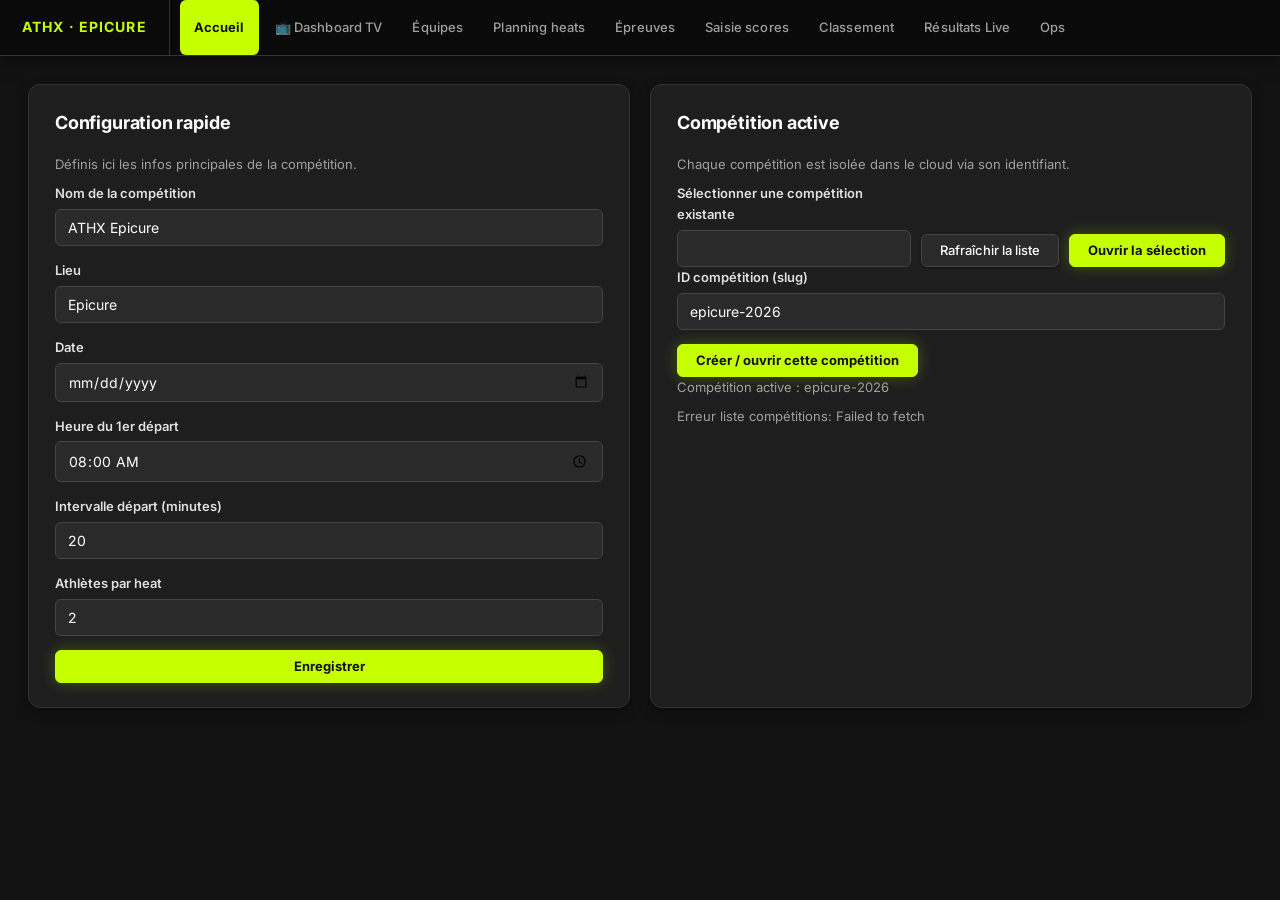
==== index.html @ 096d3454 "Initial commit" ====
﻿<!doctype html>
<html lang="fr">
  <head>
    <meta charset="UTF-8" />
    <meta name="viewport" content="width=device-width, initial-scale=1.0" />
    <title>ATHX Epicure - Gestion compétition</title>
    <link rel="stylesheet" href="./assets/css/styles.css" />
  </head>
  <body>
    <header><h1>ATHX · Epicure</h1><nav class="menu">
        <a class="active" href="./index.html">Accueil</a>
        <a href="./tv.html" target="_blank" rel="noopener noreferrer">📺 Dashboard TV</a>
        <a href="./equipes.html">Équipes</a>
        <a href="./planning.html">Planning heats</a>
        <a href="./epreuves.html">Épreuves</a>
        <a href="./scores.html">Saisie scores</a>
        <a href="./classement.html">Classement</a>
        <a href="./resultats.html">Résultats Live</a>
        <a href="./ops.html">Ops</a>
      </nav>
    </header>

    <main class="grid grid-2">
      <section class="card">
        <h2>Configuration rapide</h2>
        <p class="muted">
          Définis ici les infos principales de la compétition.
        </p>
        <form id="config-form">
          <label>Nom de la compétition <input id="name" required /></label>
          <label>Lieu <input id="location" /></label>
          <label>Date <input id="date" type="date" /></label>
          <label>Heure du 1er départ <input id="start-time" type="time" value="08:00" /></label>
          <label>Intervalle départ (minutes) <input id="interval" type="number" min="1" value="20" /></label>
          <label>Athlètes par heat <input id="athletes-per-heat" type="number" min="1" value="2" /></label>
          <button class="primary" type="submit">Enregistrer</button>
        </form>
      </section>

      <section class="card">
        <h2>Compétition active</h2>
        <p class="muted">Chaque compétition est isolée dans le cloud via son identifiant.</p>
        <div class="row">
          <label>
            Sélectionner une compétition existante
            <select id="competition-select"></select>
          </label>
          <button id="competition-refresh" type="button">Rafraîchir la liste</button>
          <button id="competition-open-selected" type="button" class="primary">Ouvrir la sélection</button>
        </div>
        <form id="competition-form">
          <label>ID compétition (slug) <input id="competition-ref" placeholder="ex: epicure-2026" /></label>
          <div class="row">
            <button class="primary" type="submit">Créer / ouvrir cette compétition</button>
          </div>
        </form>
        <p id="competition-current" class="muted"></p>
        <p id="competition-list-status" class="muted"></p>
      </section>

    </main>

    <script src="./assets/js/data.js"></script>
    <script>
      const form = document.querySelector("#config-form");
      const nameInput = document.querySelector("#name");
      const locationInput = document.querySelector("#location");
      const dateInput = document.querySelector("#date");
      const startTimeInput = document.querySelector("#start-time");
      const intervalInput = document.querySelector("#interval");
      const perHeatInput = document.querySelector("#athletes-per-heat");
      const competitionForm = document.querySelector("#competition-form");
      const competitionRefInput = document.querySelector("#competition-ref");
      const competitionCurrent = document.querySelector("#competition-current");
      const competitionSelect = document.querySelector("#competition-select");
      const competitionRefreshBtn = document.querySelector("#competition-refresh");
      const competitionOpenSelectedBtn = document.querySelector("#competition-open-selected");
      const competitionListStatus = document.querySelector("#competition-list-status");

      function refresh() {
        const state = AthxStore.loadState();
        nameInput.value = state.config.competitionName || "";
        locationInput.value = state.config.location || "";
        dateInput.value = state.config.date || "";
        startTimeInput.value = state.config.startTime || "08:00";
        intervalInput.value = Number(state.config.heatIntervalMinutes || 20);
        perHeatInput.value = Number(state.config.athletesPerHeat || 2);
        const activeRef = AthxStore.getRemoteConfig().projectRef;
        competitionRefInput.value = activeRef;
        competitionCurrent.textContent = `Compétition active : ${activeRef}`;
      }

      function goToCompetition(ref) {
        const safe = AthxStore.sanitizeCompetitionRef(ref);
        const target = AthxStore.buildCompetitionUrl(safe, false);
        window.location.href = target;
      }

      async function refreshCompetitionList() {
        try {
          competitionListStatus.textContent = "Chargement des compétitions...";
          const items = await AthxStore.listCompetitions();
          const active = AthxStore.getRemoteConfig().projectRef;
          const allIds = Array.from(new Set([active, ...items.map((x) => x.id).filter(Boolean)]));
          competitionSelect.innerHTML = allIds
            .map((id) => {
              const row = items.find((x) => x.id === id);
              const dt = row?.updatedAt ? ` (maj ${new Date(row.updatedAt).toLocaleString()})` : "";
              const selected = id === active ? "selected" : "";
              return `<option value="${id}" ${selected}>${id}${dt}</option>`;
            })
            .join("");
          competitionListStatus.textContent = `${allIds.length} compétition(s) disponible(s).`;
        } catch (err) {
          competitionListStatus.textContent = `Erreur liste compétitions: ${err.message || err}`;
        }
      }

      form.addEventListener("submit", async (e) => {
        e.preventDefault();
        const state = AthxStore.loadState();
        state.config.competitionName = nameInput.value.trim();
        state.config.location = locationInput.value.trim();
        state.config.date = dateInput.value;
        state.config.startTime = startTimeInput.value || "08:00";
        state.config.heatIntervalMinutes = Number(intervalInput.value || 20);
        state.config.athletesPerHeat = Number(perHeatInput.value || 2);
        AthxStore.saveState(state);
        try {
          await AthxStore.pushRemote(state);
        } catch (err) {
          console.error("Erreur de sauvegarde cloud immédiate", err);
          alert(`Configuration enregistrée localement en mémoire, mais échec cloud: ${err.message || err}`);
        }
        refresh();
      });

      competitionForm.addEventListener("submit", (e) => {
        e.preventDefault();
        goToCompetition(competitionRefInput.value);
      });

      competitionRefreshBtn.addEventListener("click", () => {
        refreshCompetitionList();
      });

      competitionOpenSelectedBtn.addEventListener("click", () => {
        if (!competitionSelect.value) return;
        goToCompetition(competitionSelect.value);
      });

      async function bootstrapCloud() {
        try {
          await AthxStore.whenCloudReady();
        } catch (_) {}
        refresh();
        refreshCompetitionList();
      }

      bootstrapCloud();
    </script>
  </body>
</html>
---- assets/css/styles.css ----
@import url("https://fonts.googleapis.com/css2?family=Inter:opsz,wght@14..32,400;14..32,500;14..32,600;14..32,700&family=JetBrains+Mono:wght@400;500;600&display=swap");

:root {
  --bg:        #121212;
  --surface:   #1E1E1E;
  --card:      #1E1E1E;
  --card-2:    #252525;
  --raised:    #2A2A2A;

  --border:    #333333;
  --border-md: #444444;
  --border-lg: #555555;

  --text:      #FFFFFF;
  --text-2:    #E0E0E0;
  --muted:     #A0A0A0;
  --faint:     #666666;

  --accent:        #C6FF00;
  --accent-light:  #D4FF33;
  --accent-pale:   rgba(198,255,0,.08);
  --accent-bg:     rgba(198,255,0,.1);
  --accent-border: rgba(198,255,0,.35);
  --accent-dark:   #121212;

  --danger:        #FF4444;
  --danger-bg:     rgba(255,68,68,.1);
  --danger-border: rgba(255,68,68,.35);

  --ok:        #00E676;
  --ok-bg:     rgba(0,230,118,.1);
  --ok-border: rgba(0,230,118,.35);

  --warn:      #FFAB00;

  --sans: "Inter", system-ui, -apple-system, sans-serif;
  --mono: "JetBrains Mono", ui-monospace, monospace;

  --radius-xs: 4px;
  --radius-sm: 6px;
  --radius:    8px;
  --radius-lg: 12px;

  --shadow-sm: 0 1px 3px rgba(0,0,0,.4);
  --shadow:    0 4px 12px rgba(0,0,0,.4);
  --shadow-lg: 0 16px 40px rgba(0,0,0,.6);

  /* legacy alias */
  --gold: #C6FF00;
}

*, *::before, *::after { box-sizing: border-box; margin: 0; padding: 0; }
html { font-size: 15px; }

body {
  font-family: var(--sans);
  background: var(--bg);
  color: var(--text);
  line-height: 1.6;
  min-height: 100vh;
  -webkit-font-smoothing: antialiased;
}

/* ── Header ──────────────────────────────────────────────────────── */
header {
  display: flex;
  align-items: center;
  height: 56px;
  background: #0A0A0A;
  border-bottom: 1px solid var(--border);
  position: sticky;
  top: 0;
  z-index: 200;
  box-shadow: 0 2px 16px rgba(0,0,0,.6);
}

header h1 {
  font-size: 14px;
  font-weight: 700;
  font-style: normal;
  letter-spacing: .08em;
  text-transform: uppercase;
  color: var(--accent);
  white-space: nowrap;
  padding: 0 22px;
  border-right: 1px solid var(--border);
  height: 100%;
  display: flex;
  align-items: center;
  margin: 0;
  flex-shrink: 0;
}

nav.menu {
  display: flex;
  align-items: stretch;
  height: 100%;
  padding: 0 10px;
  gap: 2px;
  overflow-x: auto;
}

nav.menu a {
  display: inline-flex;
  align-items: center;
  padding: 0 14px;
  border-radius: 6px;
  border: none;
  background: none;
  color: var(--muted);
  font-size: 13px;
  font-weight: 500;
  text-decoration: none;
  transition: color .15s, background .15s;
  white-space: nowrap;
  cursor: pointer;
  letter-spacing: .01em;
}
nav.menu a:hover {
  color: var(--text);
  background: var(--raised);
}
nav.menu a.active {
  color: var(--accent-dark);
  background: var(--accent);
  font-weight: 700;
}

/* ── Layout ──────────────────────────────────────────────────────── */
main {
  max-width: 1440px;
  margin: 0 auto;
  padding: 28px 28px 72px;
}

.grid   { display: grid; gap: 20px; }
.grid-2 { grid-template-columns: repeat(auto-fit, minmax(340px, 1fr)); }

/* ── Cards ───────────────────────────────────────────────────────── */
.card {
  background: var(--card);
  border: 1px solid var(--border);
  border-radius: var(--radius-lg);
  padding: 24px 26px;
  box-shadow: var(--shadow);
}

/* ── Typo ────────────────────────────────────────────────────────── */
h1, h2, h3, h4 {
  font-weight: 700;
  font-style: normal;
  letter-spacing: -.01em;
  color: var(--text);
  margin-bottom: 16px;
}
h2 { font-size: 18px; }
h3 { font-size: 15px; margin-bottom: 10px; }

p { font-size: 14px; color: var(--text-2); line-height: 1.65; margin-bottom: 8px; }
p:last-child { margin-bottom: 0; }
.muted { color: var(--muted); font-size: 13px; }
strong, b { color: var(--text); font-weight: 600; }

/* ── Buttons ─────────────────────────────────────────────────────── */
button {
  display: inline-flex;
  align-items: center;
  justify-content: center;
  gap: 6px;
  padding: 9px 18px;
  border-radius: var(--radius-sm);
  border: 1px solid var(--border-md);
  background: var(--raised);
  color: var(--text);
  font-family: var(--sans);
  font-size: 13px;
  font-weight: 500;
  cursor: pointer;
  transition: all .15s;
  white-space: nowrap;
  line-height: 1;
  box-shadow: var(--shadow-sm);
}
button:hover {
  background: var(--card-2);
  border-color: var(--border-lg);
  color: var(--text);
}
button:active { transform: translateY(1px); box-shadow: none; }

button.primary {
  background: var(--accent);
  border-color: var(--accent);
  color: #121212;
  font-weight: 700;
  box-shadow: 0 0 16px rgba(198,255,0,.25);
}
button.primary:hover {
  background: var(--accent-light);
  border-color: var(--accent-light);
  box-shadow: 0 0 24px rgba(198,255,0,.35);
}

button.danger {
  background: var(--danger-bg);
  border-color: var(--danger-border);
  color: var(--danger);
  box-shadow: none;
}
button.danger:hover {
  background: rgba(255,68,68,.18);
  border-color: var(--danger);
}

button.success {
  background: var(--ok-bg);
  border-color: var(--ok-border);
  color: var(--ok);
  box-shadow: none;
}

/* ── Forms ───────────────────────────────────────────────────────── */
form { display: grid; gap: 14px; }

label {
  display: flex;
  flex-direction: column;
  gap: 5px;
  font-size: 13px;
  font-weight: 600;
  color: var(--text-2);
}

input, select, textarea {
  width: 100%;
  padding: 9px 12px;
  background: var(--raised);
  border: 1.5px solid var(--border-md);
  border-radius: var(--radius-sm);
  color: var(--text);
  font-family: var(--sans);
  font-size: 14px;
  transition: border-color .15s, box-shadow .15s;
  -webkit-appearance: none;
}
input:focus, select:focus, textarea:focus {
  outline: none;
  border-color: var(--accent);
  box-shadow: 0 0 0 3px rgba(198,255,0,.12);
}
input::placeholder, textarea::placeholder { color: var(--faint); }
select { cursor: pointer; }
textarea { resize: vertical; min-height: 80px; }

.row {
  display: flex;
  gap: 10px;
  flex-wrap: wrap;
  align-items: flex-end;
}
.row > *      { flex: 1; min-width: 130px; }
.row > button { flex: 0 0 auto; }
.row > label  { min-width: 130px; }

/* ── Tables ──────────────────────────────────────────────────────── */
table { width: 100%; border-collapse: collapse; font-size: 14px; }

thead { border-bottom: 2px solid var(--border-md); }

th {
  padding: 11px 14px;
  text-align: left;
  font-size: 11px;
  font-weight: 700;
  text-transform: uppercase;
  letter-spacing: .08em;
  color: var(--muted);
  font-family: var(--mono);
  white-space: nowrap;
  background: var(--raised);
}

td {
  padding: 12px 14px;
  border-bottom: 1px solid var(--border);
  vertical-align: middle;
  font-size: 14px;
  color: var(--text);
}

tbody tr:last-child td { border-bottom: none; }
tbody tr:hover td { background: var(--card-2); }

/* ── Sheet table (inline éditable) ──────────────────────────────── */
table.sheet { font-size: 14px; table-layout: fixed; }

table.sheet thead { border-bottom: 2px solid var(--border-md); }

table.sheet th {
  background: var(--raised);
  padding: 9px 10px;
  font-size: 11px;
  font-weight: 700;
  letter-spacing: .07em;
  color: var(--muted);
}

table.sheet td {
  padding: 0;
  height: 44px;
  border-bottom: 1px solid var(--border);
  border-right: 1px solid var(--border);
  vertical-align: middle;
  cursor: pointer;
  color: var(--text);
}
table.sheet td:hover { background: var(--card-2); }
table.sheet tbody tr:hover td { background: var(--card-2); }

table.sheet td.active {
  background: var(--accent-pale) !important;
  outline: 2px solid var(--accent);
  outline-offset: -2px;
  z-index: 2;
  position: relative;
}

table.sheet td .cell-text {
  display: block;
  padding: 0 10px;
  line-height: 44px;
  white-space: nowrap;
  overflow: hidden;
  text-overflow: ellipsis;
  color: var(--text);
}

table.sheet td .cell-input,
table.sheet td .cell-select {
  display: none;
  width: calc(100% - 12px);
  margin: 0 6px;
  background: var(--surface);
  border: 1.5px solid var(--accent);
  border-radius: 4px;
  color: var(--text);
  font-family: var(--sans);
  font-size: 13px;
  padding: 5px 8px;
  box-shadow: 0 0 0 3px rgba(198,255,0,.1);
}
table.sheet td.active .cell-input,
table.sheet td.active .cell-select { display: inline-block; }
table.sheet td.active .cell-text   { display: none; }

/* ── Pill badge ──────────────────────────────────────────────────── */
.pill {
  display: inline-flex;
  align-items: center;
  gap: 4px;
  padding: 3px 10px;
  border-radius: 20px;
  border: 1px solid var(--accent-border);
  background: var(--accent-bg);
  color: var(--accent);
  font-size: 11px;
  font-weight: 700;
  font-family: var(--mono);
  letter-spacing: .04em;
  text-transform: uppercase;
}

.sheet-status {
  font-family: var(--mono);
  font-size: 11px;
  color: var(--muted);
  padding: 6px 2px 0;
  min-height: 20px;
}

::-webkit-scrollbar            { width: 6px; height: 6px; }
::-webkit-scrollbar-track      { background: var(--bg); }
::-webkit-scrollbar-thumb      { background: var(--border-md); border-radius: 3px; }
::-webkit-scrollbar-thumb:hover{ background: var(--border-lg); }
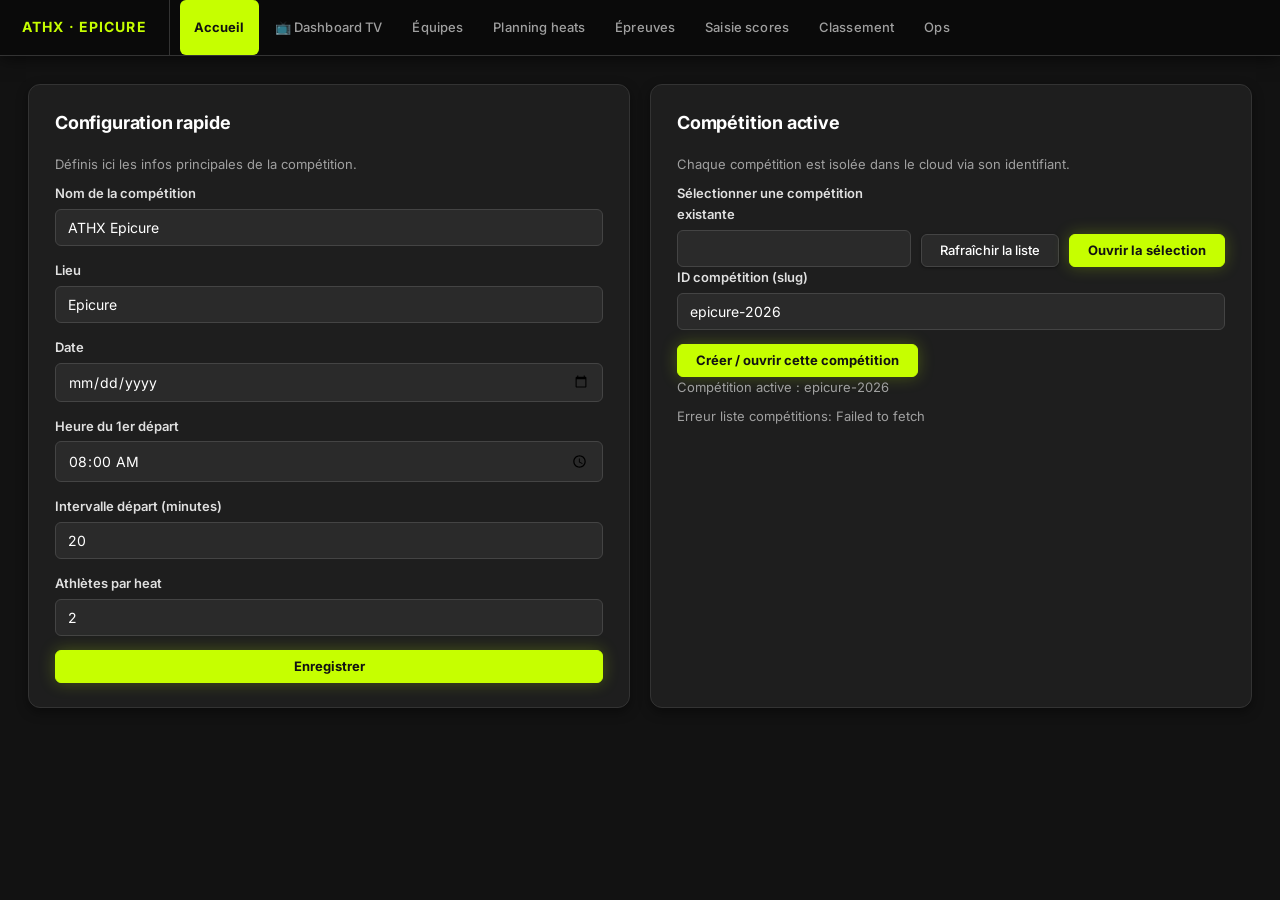
==== commit b0d90ab8: "update" ====
--- a/index.html
+++ b/index.html
@@ -14,9 +14,7 @@
         <a href="./planning.html">Planning heats</a>
         <a href="./epreuves.html">Épreuves</a>
         <a href="./scores.html">Saisie scores</a>
-        <a href="./classement.html">Classement</a>
-        <a href="./resultats.html">Résultats Live</a>
-        <a href="./ops.html">Ops</a>
+        <a href="./classement.html">Classement</a><a href="./ops.html">Ops</a>
       </nav>
     </header>
 
--- a/assets/css/styles.css
+++ b/assets/css/styles.css
@@ -382,3 +382,178 @@
 ::-webkit-scrollbar-track      { background: var(--bg); }
 ::-webkit-scrollbar-thumb      { background: var(--border-md); border-radius: 3px; }
 ::-webkit-scrollbar-thumb:hover{ background: var(--border-lg); }
+
+/* ════════════════════════════════════════════════════════════════
+   COMPOSANTS PARTAGÉS
+   ════════════════════════════════════════════════════════════════ */
+
+/* ── Badges catégorie ─────────────────────────────────────────── */
+.cat-badge {
+  display: inline-block;
+  font-size: 10px;
+  font-family: var(--mono);
+  font-weight: 700;
+  padding: 2px 8px;
+  border-radius: 10px;
+  text-transform: uppercase;
+  letter-spacing: .05em;
+  white-space: nowrap;
+}
+.cat-Lite { background: rgba(96,165,250,.15);  color: #60A5FA; }
+.cat-ATHX { background: rgba(198,255,0,.12);   color: var(--accent); }
+.cat-Pro  { background: rgba(248,113,113,.15); color: #F87171; }
+
+/* ── Badge genre (complément du cat-badge) ───────────────────── */
+.gen-Femme { background: rgba(244,114,182,.1); color: #F472B6; }
+.gen-Homme { background: rgba(96,165,250,.1);  color: #60A5FA; }
+
+/* ── Live dot ─────────────────────────────────────────────────── */
+.dot-live {
+  display: inline-block;
+  width: 8px; height: 8px;
+  border-radius: 50%;
+  background: var(--ok);
+  animation: blink-dot 1.2s ease-in-out infinite;
+  vertical-align: middle;
+  margin-right: 5px;
+  flex-shrink: 0;
+}
+@keyframes blink-dot {
+  0%, 100% { opacity: 1; transform: scale(1); }
+  50%       { opacity: .35; transform: scale(.65); }
+}
+
+/* ── Animations communes ─────────────────────────────────────── */
+@keyframes fadeUp  { from { opacity:0; transform:translateY(10px); } to { opacity:1; transform:translateY(0); } }
+@keyframes fadeIn  { from { opacity:0; } to { opacity:1; } }
+@keyframes spin    { to   { transform:rotate(360deg); } }
+@keyframes pulse-glow {
+  0%, 100% { box-shadow: 0 0 0 0 rgba(198,255,0,.4); }
+  50%       { box-shadow: 0 0 12px 4px rgba(198,255,0,.15); }
+}
+
+/* ── Spinner ──────────────────────────────────────────────────── */
+.spinner {
+  display: inline-block;
+  width: 20px; height: 20px;
+  border: 2.5px solid rgba(255,255,255,.1);
+  border-top-color: var(--accent);
+  border-radius: 50%;
+  animation: spin .7s linear infinite;
+  vertical-align: middle;
+}
+
+/* ── Toggle switch ───────────────────────────────────────────── */
+.toggle-switch {
+  position: relative;
+  display: inline-block;
+  width: 36px; height: 20px;
+  flex-shrink: 0; cursor: pointer;
+}
+.toggle-switch input { opacity: 0; width: 0; height: 0; }
+.toggle-track {
+  position: absolute; inset: 0;
+  border-radius: 20px;
+  background: var(--border-md);
+  transition: background .2s;
+  cursor: pointer;
+}
+.toggle-track::before {
+  content: '';
+  position: absolute;
+  width: 14px; height: 14px; border-radius: 50%;
+  left: 3px; top: 3px;
+  background: #fff; transition: transform .2s;
+}
+.toggle-switch input:checked + .toggle-track              { background: var(--accent); }
+.toggle-switch input:checked + .toggle-track::before      { transform: translateX(16px); }
+.toggle-switch.danger input:checked + .toggle-track       { background: var(--danger); }
+
+/* ── Zone dot + légende ──────────────────────────────────────── */
+.zone-dot {
+  width: 8px; height: 8px;
+  border-radius: 50%;
+  display: inline-block;
+  flex-shrink: 0;
+}
+.zone-dot-scored     { background: var(--accent); }
+.zone-dot-free       { background: var(--border-md); }
+
+.zone-legend {
+  display: flex; gap: 14px; flex-wrap: wrap;
+  font-size: 11px; font-family: var(--mono); color: var(--muted);
+  margin-bottom: 14px;
+}
+.zone-legend-item { display: flex; align-items: center; gap: 5px; }
+
+/* ── Summary meta bar (ligne d'infos compactes) ──────────────── */
+.summary-meta {
+  display: flex; gap: 20px; flex-wrap: wrap; align-items: center;
+  font-size: 12px; color: var(--muted);
+  font-family: var(--mono); margin-bottom: 10px;
+}
+.summary-meta strong { color: var(--text); }
+
+/* ── Next-up banner (prochaine action imminente) ─────────────── */
+.next-up {
+  display: inline-flex; align-items: center; gap: 6px;
+  background: rgba(245,166,35,.12);
+  border: 1px solid rgba(245,166,35,.35);
+  border-radius: 6px;
+  padding: 4px 12px;
+  color: #f5a623;
+  font-weight: 700;
+  font-family: var(--mono);
+  font-size: 12px;
+  white-space: nowrap;
+}
+
+/* ── Modal overlay générique ─────────────────────────────────── */
+.modal-overlay {
+  position: fixed; inset: 0; z-index: 500;
+  background: rgba(0,0,0,.75);
+  backdrop-filter: blur(4px);
+  display: flex; align-items: center; justify-content: center;
+  opacity: 0; pointer-events: none;
+  transition: opacity .2s;
+}
+.modal-overlay.open { opacity: 1; pointer-events: auto; }
+
+.modal-box {
+  background: var(--card);
+  border: 1px solid var(--border);
+  border-radius: var(--radius-lg);
+  box-shadow: var(--shadow-lg);
+  position: relative;
+  transform: translateY(14px) scale(.97);
+  transition: transform .25s cubic-bezier(.17,.67,.3,1.1);
+}
+.modal-overlay.open .modal-box { transform: translateY(0) scale(1); }
+
+.modal-close {
+  position: absolute; top: 12px; right: 14px;
+  background: rgba(255,255,255,.07); border: none; border-radius: 50%;
+  width: 30px; height: 30px; cursor: pointer; font-size: 16px;
+  color: var(--muted); display: flex; align-items: center; justify-content: center;
+  line-height: 1;
+}
+.modal-close:hover { background: rgba(255,255,255,.14); color: var(--text); }
+
+/* ── Empty state ─────────────────────────────────────────────── */
+.empty-state {
+  text-align: center;
+  padding: 48px 24px;
+  color: var(--muted);
+}
+.empty-state-icon  { font-size: 40px; margin-bottom: 10px; }
+.empty-state-title { font-size: 15px; font-weight: 700; color: var(--text); margin-bottom: 6px; }
+.empty-state-sub   { font-size: 13px; }
+
+/* ── Print utility ───────────────────────────────────────────── */
+.print-btn {
+  display: inline-flex; align-items: center; gap: 8px;
+  padding: 8px 18px; border-radius: var(--radius-sm);
+  background: var(--accent); border: none; color: #0A0A0A;
+  font-size: 13px; font-weight: 700; cursor: pointer; flex-shrink: 0;
+}
+.print-btn:hover { filter: brightness(1.1); }
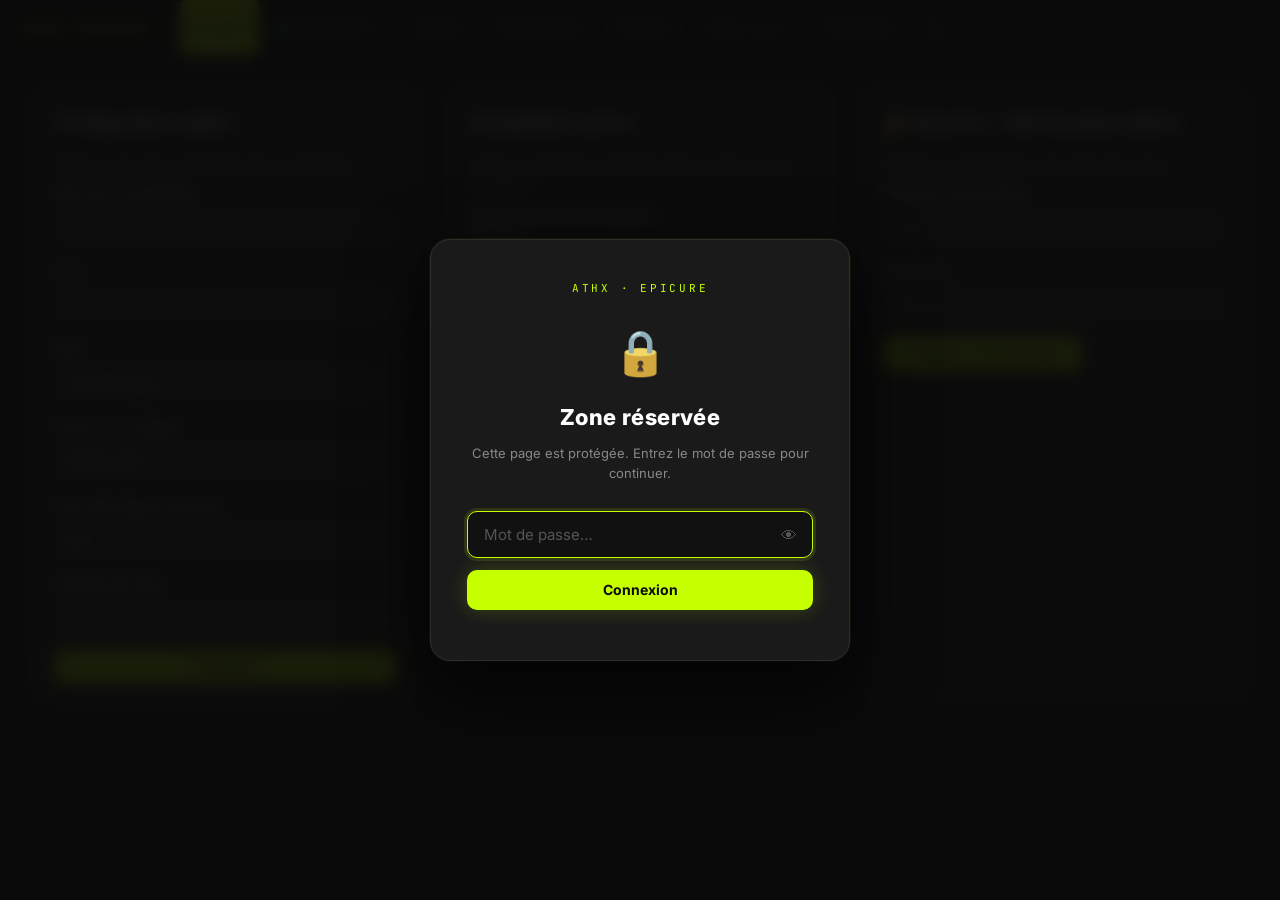
==== commit 265f18ce: "update pass" ====
--- a/index.html
+++ b/index.html
@@ -5,6 +5,7 @@
     <meta name="viewport" content="width=device-width, initial-scale=1.0" />
     <title>ATHX Epicure - Gestion compétition</title>
     <link rel="stylesheet" href="./assets/css/styles.css" />
+    <link rel="stylesheet" href="./assets/css/auth.css" />
   </head>
   <body>
     <header><h1>ATHX · Epicure</h1><nav class="menu">
@@ -56,8 +57,26 @@
         <p id="competition-list-status" class="muted"></p>
       </section>
 
+      <section class="card">
+        <h2>🔐 Sécurité — Mot de passe admin</h2>
+        <p class="muted">Protège la configuration et la saisie de scores.</p>
+        <form id="password-form">
+          <label>Nouveau mot de passe
+            <input type="password" id="new-password" placeholder="Min. 4 caractères" autocomplete="new-password" />
+          </label>
+          <label>Confirmer
+            <input type="password" id="confirm-password" placeholder="Répéter le mot de passe" autocomplete="new-password" />
+          </label>
+          <div class="row">
+            <button class="primary" type="submit">Changer le mot de passe</button>
+          </div>
+          <p id="password-status" class="muted" style="min-height:18px"></p>
+        </form>
+      </section>
+
     </main>
 
+        <script src="./assets/js/auth.js"></script>
     <script src="./assets/js/data.js"></script>
     <script>
       const form = document.querySelector("#config-form");
@@ -155,7 +174,31 @@
         refreshCompetitionList();
       }
 
-      bootstrapCloud();
+      // ── Changement de mot de passe ────────────────────────────
+      document.querySelector("#password-form")?.addEventListener("submit", async (e) => {
+        e.preventDefault();
+        const np  = document.querySelector("#new-password").value;
+        const cp  = document.querySelector("#confirm-password").value;
+        const st  = document.querySelector("#password-status");
+        if (np !== cp) { st.style.color = "var(--danger)"; st.textContent = "Les mots de passe ne correspondent pas."; return; }
+        try {
+          await AthxAuth.changePassword(np);
+          st.style.color = "var(--ok)";
+          st.textContent = "✓ Mot de passe mis à jour.";
+          document.querySelector("#new-password").value = "";
+          document.querySelector("#confirm-password").value = "";
+          setTimeout(() => { st.textContent = ""; }, 4000);
+        } catch (err) {
+          st.style.color = "var(--danger)";
+          st.textContent = err.message;
+        }
+      });
+
+      // ── Auth ──────────────────────────────────────────────────
+      AthxAuth.requireAuth({ onSuccess: () => {
+        bootstrapCloud();
+        injectLogoutBtn();
+      }});
     </script>
   </body>
 </html>
--- a/assets/css/auth.css
+++ b/assets/css/auth.css
@@ -0,0 +1,186 @@
+/* ══════════════════════════════════════════════════════════════
+   ATHX Epicure — Auth Modal
+   ══════════════════════════════════════════════════════════════ */
+
+#auth-overlay {
+  position: fixed;
+  inset: 0;
+  z-index: 9999;
+  background: rgba(10,10,10,.92);
+  backdrop-filter: blur(8px);
+  display: flex;
+  align-items: center;
+  justify-content: center;
+  animation: auth-fade-in .25s ease;
+  transition: opacity .3s;
+}
+#auth-overlay.auth-success {
+  opacity: 0;
+  pointer-events: none;
+}
+@keyframes auth-fade-in {
+  from { opacity: 0; }
+  to   { opacity: 1; }
+}
+
+#auth-modal {
+  background: #1A1A1A;
+  border: 1px solid #2E2E2E;
+  border-radius: 20px;
+  padding: 40px 36px 32px;
+  width: min(420px, 92vw);
+  box-shadow: 0 32px 80px rgba(0,0,0,.8), 0 0 0 1px rgba(198,255,0,.06);
+  text-align: center;
+  animation: auth-slide-up .3s cubic-bezier(.17,.67,.3,1.1);
+}
+@keyframes auth-slide-up {
+  from { opacity: 0; transform: translateY(24px) scale(.96); }
+  to   { opacity: 1; transform: translateY(0) scale(1); }
+}
+
+#auth-modal.shake {
+  animation: auth-shake .4s ease;
+}
+@keyframes auth-shake {
+  0%,100% { transform: translateX(0); }
+  20%     { transform: translateX(-8px); }
+  40%     { transform: translateX(8px); }
+  60%     { transform: translateX(-5px); }
+  80%     { transform: translateX(5px); }
+}
+
+#auth-logo {
+  font-size: 11px;
+  font-family: "JetBrains Mono", monospace;
+  letter-spacing: .25em;
+  color: #C6FF00;
+  text-transform: uppercase;
+  margin-bottom: 20px;
+}
+
+#auth-lock {
+  font-size: 44px;
+  margin-bottom: 12px;
+  filter: grayscale(.3);
+}
+
+#auth-title {
+  font-size: 22px;
+  font-weight: 800;
+  color: #fff;
+  letter-spacing: .02em;
+  margin-bottom: 8px;
+}
+
+#auth-sub {
+  font-size: 13px;
+  color: #888;
+  margin-bottom: 28px;
+  line-height: 1.55;
+}
+
+#auth-form {
+  display: flex;
+  flex-direction: column;
+  gap: 12px;
+}
+
+#auth-input-wrap {
+  position: relative;
+}
+#auth-password {
+  width: 100%;
+  padding: 13px 44px 13px 16px;
+  background: #111;
+  border: 1.5px solid #333;
+  border-radius: 10px;
+  color: #fff;
+  font-size: 15px;
+  font-family: inherit;
+  transition: border-color .15s, box-shadow .15s;
+  -webkit-appearance: none;
+}
+#auth-password:focus {
+  outline: none;
+  border-color: #C6FF00;
+  box-shadow: 0 0 0 3px rgba(198,255,0,.12);
+}
+#auth-password::placeholder { color: #555; }
+
+#auth-eye {
+  position: absolute;
+  right: 12px;
+  top: 50%;
+  transform: translateY(-50%);
+  background: none;
+  border: none;
+  cursor: pointer;
+  font-size: 16px;
+  color: #555;
+  padding: 4px;
+  line-height: 1;
+  box-shadow: none;
+}
+#auth-eye:hover { color: #aaa; }
+
+#auth-error {
+  font-size: 12px;
+  color: #FF4444;
+  font-family: "JetBrains Mono", monospace;
+  padding: 6px 12px;
+  background: rgba(255,68,68,.08);
+  border: 1px solid rgba(255,68,68,.2);
+  border-radius: 6px;
+}
+#auth-error.hidden { display: none; }
+
+#auth-submit {
+  width: 100%;
+  padding: 13px;
+  font-size: 14px;
+  font-weight: 700;
+  border-radius: 10px;
+  background: #C6FF00;
+  border: none;
+  color: #0A0A0A;
+  cursor: pointer;
+  transition: filter .15s, transform .1s;
+  box-shadow: 0 0 20px rgba(198,255,0,.2);
+}
+#auth-submit:hover  { filter: brightness(1.08); }
+#auth-submit:active { transform: translateY(1px); }
+
+#auth-spinner { display: none; }
+#auth-spinner:not(.hidden) { display: inline; }
+
+#auth-hint {
+  margin-top: 18px;
+  font-size: 11px;
+  color: #555;
+  font-family: "JetBrains Mono", monospace;
+}
+#auth-hint code {
+  background: rgba(198,255,0,.08);
+  color: #C6FF00;
+  padding: 1px 6px;
+  border-radius: 4px;
+  font-size: 11px;
+}
+
+/* ── Bouton de déconnexion ────────────────────────────────────── */
+#auth-logout-btn {
+  display: inline-flex;
+  align-items: center;
+  gap: 5px;
+  background: none;
+  border: 1px solid #333;
+  border-radius: 6px;
+  color: #666;
+  font-size: 11px;
+  font-family: "JetBrains Mono", monospace;
+  padding: 4px 10px;
+  cursor: pointer;
+  transition: color .15s, border-color .15s;
+  box-shadow: none;
+}
+#auth-logout-btn:hover { color: #aaa; border-color: #555; }
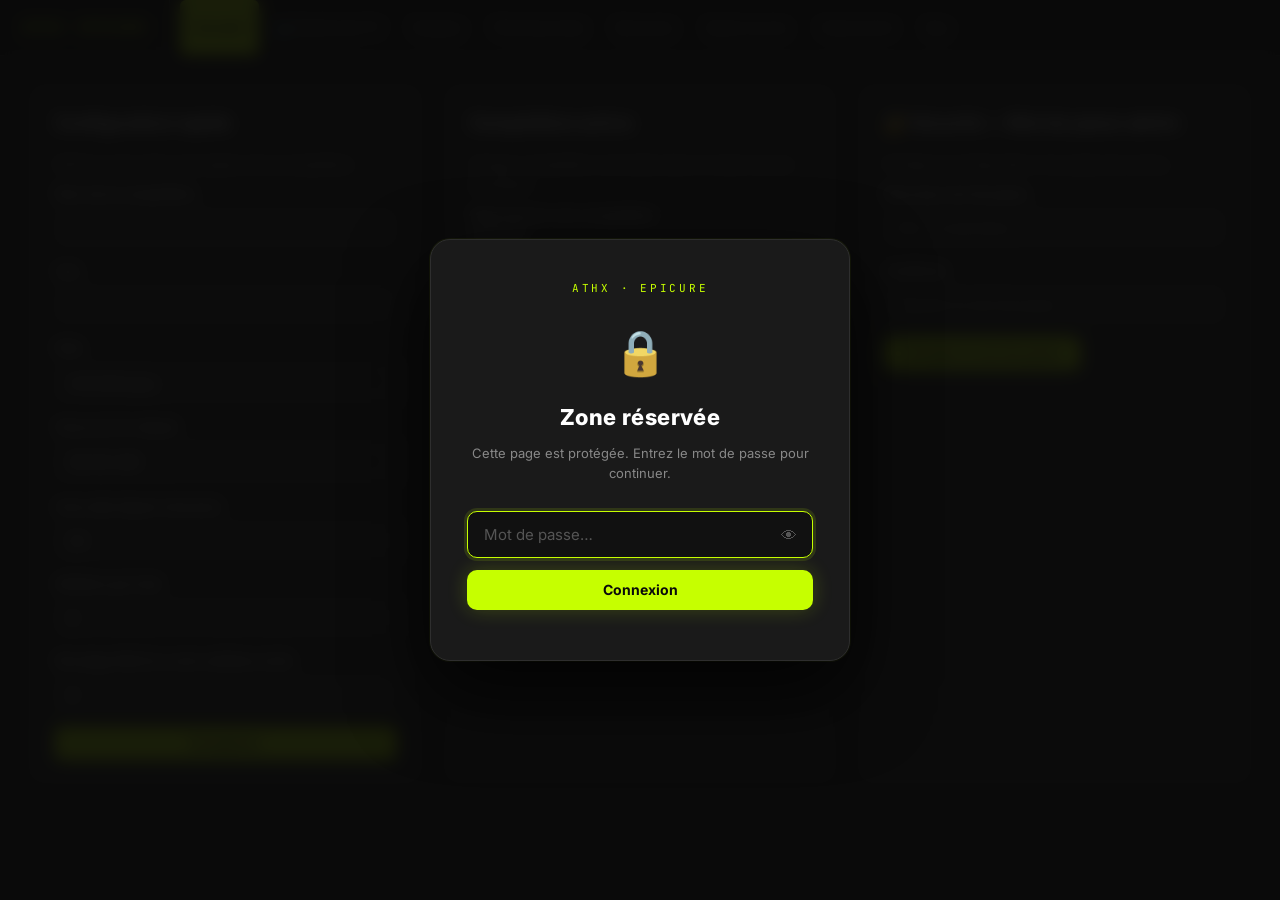
==== commit 71974729: "update metcon stagger" ====
--- a/index.html
+++ b/index.html
@@ -32,6 +32,9 @@
           <label>Heure du 1er départ <input id="start-time" type="time" value="08:00" /></label>
           <label>Intervalle départ (minutes) <input id="interval" type="number" min="1" value="20" /></label>
           <label>Athlètes par heat <input id="athletes-per-heat" type="number" min="1" value="2" /></label>
+          <label>Décalage MetCon entre athlètes (min)
+            <input id="metcon-stagger" type="number" min="0" step="1" value="2" title="Délai en minutes entre chaque athlète d'un même heat pour le MetCon X (équipement partagé)" />
+          </label>
           <button class="primary" type="submit">Enregistrer</button>
         </form>
       </section>
@@ -86,6 +89,7 @@
       const startTimeInput = document.querySelector("#start-time");
       const intervalInput = document.querySelector("#interval");
       const perHeatInput = document.querySelector("#athletes-per-heat");
+      const metconStaggerInput = document.querySelector("#metcon-stagger");
       const competitionForm = document.querySelector("#competition-form");
       const competitionRefInput = document.querySelector("#competition-ref");
       const competitionCurrent = document.querySelector("#competition-current");
@@ -102,6 +106,7 @@
         startTimeInput.value = state.config.startTime || "08:00";
         intervalInput.value = Number(state.config.heatIntervalMinutes || 20);
         perHeatInput.value = Number(state.config.athletesPerHeat || 2);
+        metconStaggerInput.value = Number(state.config.metconStaggerMinutes ?? 2);
         const activeRef = AthxStore.getRemoteConfig().projectRef;
         competitionRefInput.value = activeRef;
         competitionCurrent.textContent = `Compétition active : ${activeRef}`;
@@ -142,6 +147,7 @@
         state.config.startTime = startTimeInput.value || "08:00";
         state.config.heatIntervalMinutes = Number(intervalInput.value || 20);
         state.config.athletesPerHeat = Number(perHeatInput.value || 2);
+        state.config.metconStaggerMinutes = Number(metconStaggerInput.value ?? 2);
         AthxStore.saveState(state);
         try {
           await AthxStore.pushRemote(state);
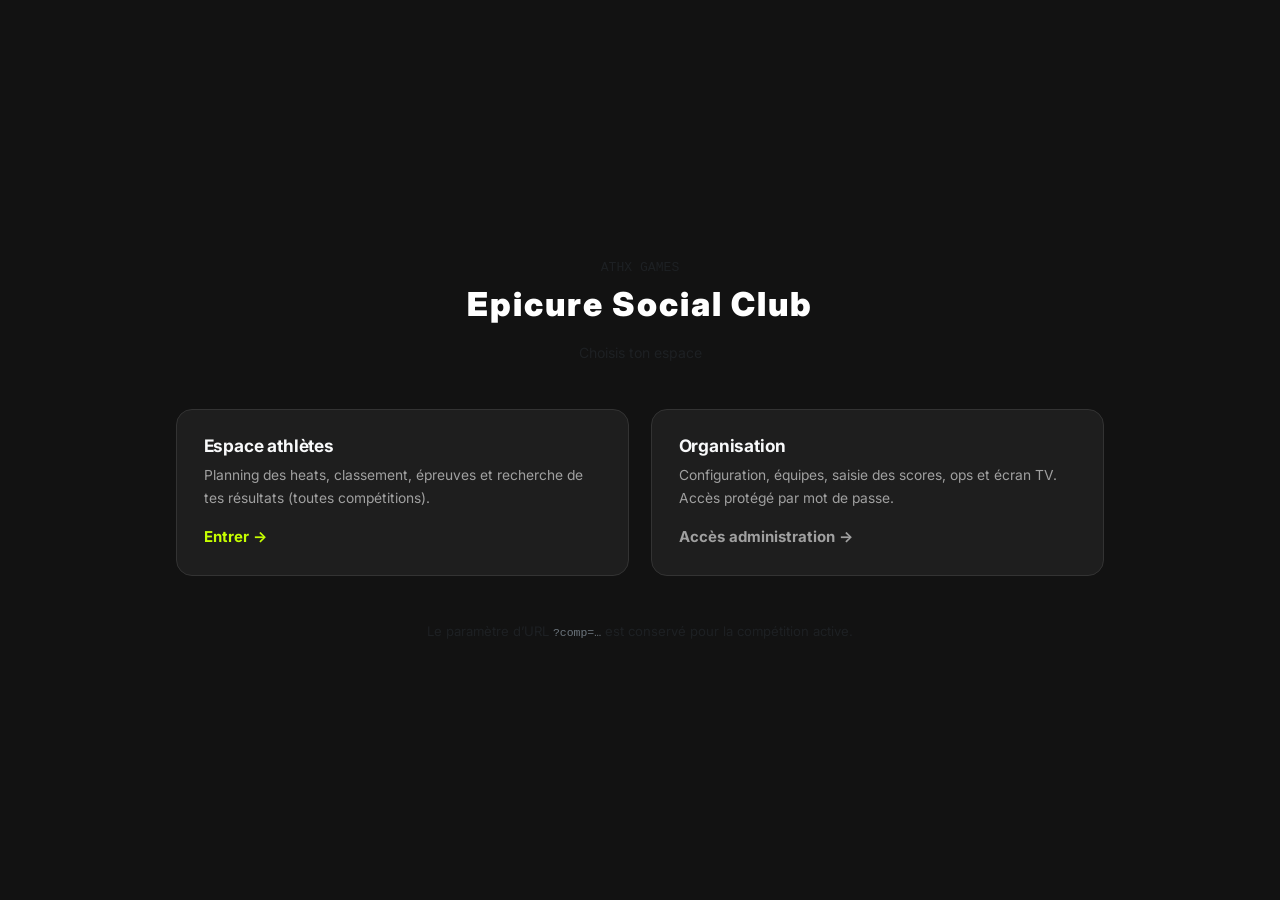
==== commit f340b5f2: "update" ====
--- a/index.html
+++ b/index.html
@@ -3,208 +3,61 @@
   <head>
     <meta charset="UTF-8" />
     <meta name="viewport" content="width=device-width, initial-scale=1.0" />
-    <title>ATHX Epicure - Gestion compétition</title>
+    <title>ATHX · Epicure</title>
+    <link href="https://cdn.jsdelivr.net/npm/bootstrap@5.3.3/dist/css/bootstrap.min.css" rel="stylesheet" crossorigin="anonymous" />
     <link rel="stylesheet" href="./assets/css/styles.css" />
-    <link rel="stylesheet" href="./assets/css/auth.css" />
+    <link rel="stylesheet" href="./assets/css/admin-bootstrap.css" />
+    <style>
+      .gate-hero { min-height: 100vh; display: flex; flex-direction: column; justify-content: center; }
+      .gate-title { font-size: clamp(1.5rem, 4vw, 2.2rem); font-weight: 900; letter-spacing: 0.06em; }
+      .gate-card { border-radius: 16px; border: 1px solid var(--border); background: var(--card); padding: 1.75rem; height: 100%; transition: border-color 0.2s, box-shadow 0.2s; }
+      .gate-card:hover { border-color: var(--accent-border); box-shadow: 0 8px 32px rgba(0,0,0,.35); }
+      .gate-card h2 { font-size: 1.15rem; margin-bottom: 0.5rem; }
+      .gate-card p { font-size: 0.92rem; color: var(--muted); margin-bottom: 1rem; }
+      .gate-link { display: inline-block; font-weight: 700; text-decoration: none; }
+    </style>
   </head>
   <body>
-    <header><h1>ATHX · Epicure</h1><nav class="menu">
-        <a class="active" href="./index.html">Accueil</a>
-        <a href="./tv.html" target="_blank" rel="noopener noreferrer">📺 Dashboard TV</a>
-        <a href="./equipes.html">Équipes</a>
-        <a href="./planning.html">Planning heats</a>
-        <a href="./epreuves.html">Épreuves</a>
-        <a href="./scores.html">Saisie scores</a>
-        <a href="./classement.html">Classement</a><a href="./ops.html">Ops</a>
-      </nav>
-    </header>
-
-    <main class="grid grid-2">
-      <section class="card">
-        <h2>Configuration rapide</h2>
-        <p class="muted">
-          Définis ici les infos principales de la compétition.
-        </p>
-        <form id="config-form">
-          <label>Nom de la compétition <input id="name" required /></label>
-          <label>Lieu <input id="location" /></label>
-          <label>Date <input id="date" type="date" /></label>
-          <label>Heure du 1er départ <input id="start-time" type="time" value="08:00" /></label>
-          <label>Intervalle départ (minutes) <input id="interval" type="number" min="1" value="20" /></label>
-          <label>Athlètes par heat <input id="athletes-per-heat" type="number" min="1" value="2" /></label>
-          <label>Décalage MetCon entre athlètes (min)
-            <input id="metcon-stagger" type="number" min="0" step="1" value="2" title="Délai en minutes entre chaque athlète d'un même heat pour le MetCon X (équipement partagé)" />
-          </label>
-          <button class="primary" type="submit">Enregistrer</button>
-        </form>
-      </section>
-
-      <section class="card">
-        <h2>Compétition active</h2>
-        <p class="muted">Chaque compétition est isolée dans le cloud via son identifiant.</p>
-        <div class="row">
-          <label>
-            Sélectionner une compétition existante
-            <select id="competition-select"></select>
-          </label>
-          <button id="competition-refresh" type="button">Rafraîchir la liste</button>
-          <button id="competition-open-selected" type="button" class="primary">Ouvrir la sélection</button>
+    <div class="container gate-hero py-5">
+      <div class="text-center mb-4 mb-md-5">
+        <div class="font-monospace text-muted small text-uppercase letter-spacing-2 mb-2">ATHX Games</div>
+        <h1 class="gate-title">Epicure Social Club</h1>
+        <p class="text-muted mt-2 mb-0">Choisis ton espace</p>
+      </div>
+      <div class="row g-4 justify-content-center">
+        <div class="col-12 col-md-6 col-lg-5">
+          <div class="gate-card">
+            <h2 class="text-light">Espace athlètes</h2>
+            <p>Planning des heats, classement, épreuves et recherche de tes résultats (toutes compétitions).</p>
+            <a class="gate-link" style="color: var(--accent)" href="./portail.html">Entrer →</a>
+          </div>
         </div>
-        <form id="competition-form">
-          <label>ID compétition (slug) <input id="competition-ref" placeholder="ex: epicure-2026" /></label>
-          <div class="row">
-            <button class="primary" type="submit">Créer / ouvrir cette compétition</button>
+        <div class="col-12 col-md-6 col-lg-5">
+          <div class="gate-card">
+            <h2 class="text-light">Organisation</h2>
+            <p>Configuration, équipes, saisie des scores, ops et écran TV. Accès protégé par mot de passe.</p>
+            <a class="gate-link" style="color: var(--muted)" href="./admin.html">Accès administration →</a>
           </div>
-        </form>
-        <p id="competition-current" class="muted"></p>
-        <p id="competition-list-status" class="muted"></p>
-      </section>
-
-      <section class="card">
-        <h2>🔐 Sécurité — Mot de passe admin</h2>
-        <p class="muted">Protège la configuration et la saisie de scores.</p>
-        <form id="password-form">
-          <label>Nouveau mot de passe
-            <input type="password" id="new-password" placeholder="Min. 4 caractères" autocomplete="new-password" />
-          </label>
-          <label>Confirmer
-            <input type="password" id="confirm-password" placeholder="Répéter le mot de passe" autocomplete="new-password" />
-          </label>
-          <div class="row">
-            <button class="primary" type="submit">Changer le mot de passe</button>
-          </div>
-          <p id="password-status" class="muted" style="min-height:18px"></p>
-        </form>
-      </section>
-
-    </main>
-
-        <script src="./assets/js/auth.js"></script>
+        </div>
+      </div>
+      <p class="text-center small text-muted mt-5 mb-0">
+        Le paramètre d’URL <code class="text-secondary">?comp=…</code> est conservé pour la compétition active.
+      </p>
+    </div>
+    <script src="https://cdn.jsdelivr.net/npm/bootstrap@5.3.3/dist/js/bootstrap.bundle.min.js" crossorigin="anonymous"></script>
     <script src="./assets/js/data.js"></script>
     <script>
-      const form = document.querySelector("#config-form");
-      const nameInput = document.querySelector("#name");
-      const locationInput = document.querySelector("#location");
-      const dateInput = document.querySelector("#date");
-      const startTimeInput = document.querySelector("#start-time");
-      const intervalInput = document.querySelector("#interval");
-      const perHeatInput = document.querySelector("#athletes-per-heat");
-      const metconStaggerInput = document.querySelector("#metcon-stagger");
-      const competitionForm = document.querySelector("#competition-form");
-      const competitionRefInput = document.querySelector("#competition-ref");
-      const competitionCurrent = document.querySelector("#competition-current");
-      const competitionSelect = document.querySelector("#competition-select");
-      const competitionRefreshBtn = document.querySelector("#competition-refresh");
-      const competitionOpenSelectedBtn = document.querySelector("#competition-open-selected");
-      const competitionListStatus = document.querySelector("#competition-list-status");
-
-      function refresh() {
-        const state = AthxStore.loadState();
-        nameInput.value = state.config.competitionName || "";
-        locationInput.value = state.config.location || "";
-        dateInput.value = state.config.date || "";
-        startTimeInput.value = state.config.startTime || "08:00";
-        intervalInput.value = Number(state.config.heatIntervalMinutes || 20);
-        perHeatInput.value = Number(state.config.athletesPerHeat || 2);
-        metconStaggerInput.value = Number(state.config.metconStaggerMinutes ?? 2);
-        const activeRef = AthxStore.getRemoteConfig().projectRef;
-        competitionRefInput.value = activeRef;
-        competitionCurrent.textContent = `Compétition active : ${activeRef}`;
-      }
-
-      function goToCompetition(ref) {
-        const safe = AthxStore.sanitizeCompetitionRef(ref);
-        const target = AthxStore.buildCompetitionUrl(safe, false);
-        window.location.href = target;
-      }
-
-      async function refreshCompetitionList() {
-        try {
-          competitionListStatus.textContent = "Chargement des compétitions...";
-          const items = await AthxStore.listCompetitions();
-          const active = AthxStore.getRemoteConfig().projectRef;
-          const allIds = Array.from(new Set([active, ...items.map((x) => x.id).filter(Boolean)]));
-          competitionSelect.innerHTML = allIds
-            .map((id) => {
-              const row = items.find((x) => x.id === id);
-              const dt = row?.updatedAt ? ` (maj ${new Date(row.updatedAt).toLocaleString()})` : "";
-              const selected = id === active ? "selected" : "";
-              return `<option value="${id}" ${selected}>${id}${dt}</option>`;
-            })
-            .join("");
-          competitionListStatus.textContent = `${allIds.length} compétition(s) disponible(s).`;
-        } catch (err) {
-          competitionListStatus.textContent = `Erreur liste compétitions: ${err.message || err}`;
-        }
-      }
-
-      form.addEventListener("submit", async (e) => {
-        e.preventDefault();
-        const state = AthxStore.loadState();
-        state.config.competitionName = nameInput.value.trim();
-        state.config.location = locationInput.value.trim();
-        state.config.date = dateInput.value;
-        state.config.startTime = startTimeInput.value || "08:00";
-        state.config.heatIntervalMinutes = Number(intervalInput.value || 20);
-        state.config.athletesPerHeat = Number(perHeatInput.value || 2);
-        state.config.metconStaggerMinutes = Number(metconStaggerInput.value ?? 2);
-        AthxStore.saveState(state);
-        try {
-          await AthxStore.pushRemote(state);
-        } catch (err) {
-          console.error("Erreur de sauvegarde cloud immédiate", err);
-          alert(`Configuration enregistrée localement en mémoire, mais échec cloud: ${err.message || err}`);
-        }
-        refresh();
-      });
-
-      competitionForm.addEventListener("submit", (e) => {
-        e.preventDefault();
-        goToCompetition(competitionRefInput.value);
-      });
-
-      competitionRefreshBtn.addEventListener("click", () => {
-        refreshCompetitionList();
-      });
-
-      competitionOpenSelectedBtn.addEventListener("click", () => {
-        if (!competitionSelect.value) return;
-        goToCompetition(competitionSelect.value);
-      });
-
-      async function bootstrapCloud() {
-        try {
-          await AthxStore.whenCloudReady();
-        } catch (_) {}
-        refresh();
-        refreshCompetitionList();
-      }
-
-      // ── Changement de mot de passe ────────────────────────────
-      document.querySelector("#password-form")?.addEventListener("submit", async (e) => {
-        e.preventDefault();
-        const np  = document.querySelector("#new-password").value;
-        const cp  = document.querySelector("#confirm-password").value;
-        const st  = document.querySelector("#password-status");
-        if (np !== cp) { st.style.color = "var(--danger)"; st.textContent = "Les mots de passe ne correspondent pas."; return; }
-        try {
-          await AthxAuth.changePassword(np);
-          st.style.color = "var(--ok)";
-          st.textContent = "✓ Mot de passe mis à jour.";
-          document.querySelector("#new-password").value = "";
-          document.querySelector("#confirm-password").value = "";
-          setTimeout(() => { st.textContent = ""; }, 4000);
-        } catch (err) {
-          st.style.color = "var(--danger)";
-          st.textContent = err.message;
-        }
-      });
-
-      // ── Auth ──────────────────────────────────────────────────
-      AthxAuth.requireAuth({ onSuccess: () => {
-        bootstrapCloud();
-        injectLogoutBtn();
-      }});
+      (function preserveComp() {
+        const ref = typeof AthxStore.getCompetitionRefFromUrl === "function" ? AthxStore.getCompetitionRefFromUrl() : null;
+        if (!ref) return;
+        document.querySelectorAll('a[href$="portail.html"], a[href$="admin.html"]').forEach((a) => {
+          try {
+            const u = new URL(a.getAttribute("href"), window.location.href);
+            u.searchParams.set("comp", ref);
+            a.setAttribute("href", u.pathname + u.search);
+          } catch (_) {}
+        });
+      })();
     </script>
   </body>
 </html>
--- a/assets/css/styles.css
+++ b/assets/css/styles.css
@@ -252,15 +252,27 @@
 select { cursor: pointer; }
 textarea { resize: vertical; min-height: 80px; }
 
-.row {
+/* Lignes d’outils (formulaires) — ne pas cibler .row seul : ça casse la grille Bootstrap (admin, équipes, portail…). */
+form .row,
+section.card > .row {
   display: flex;
   gap: 10px;
   flex-wrap: wrap;
   align-items: flex-end;
 }
-.row > *      { flex: 1; min-width: 130px; }
-.row > button { flex: 0 0 auto; }
-.row > label  { min-width: 130px; }
+form .row > *,
+section.card > .row > * {
+  flex: 1;
+  min-width: 130px;
+}
+form .row > button,
+section.card > .row > button {
+  flex: 0 0 auto;
+}
+form .row > label,
+section.card > .row > label {
+  min-width: 130px;
+}
 
 /* ── Tables ──────────────────────────────────────────────────────── */
 table { width: 100%; border-collapse: collapse; font-size: 14px; }
